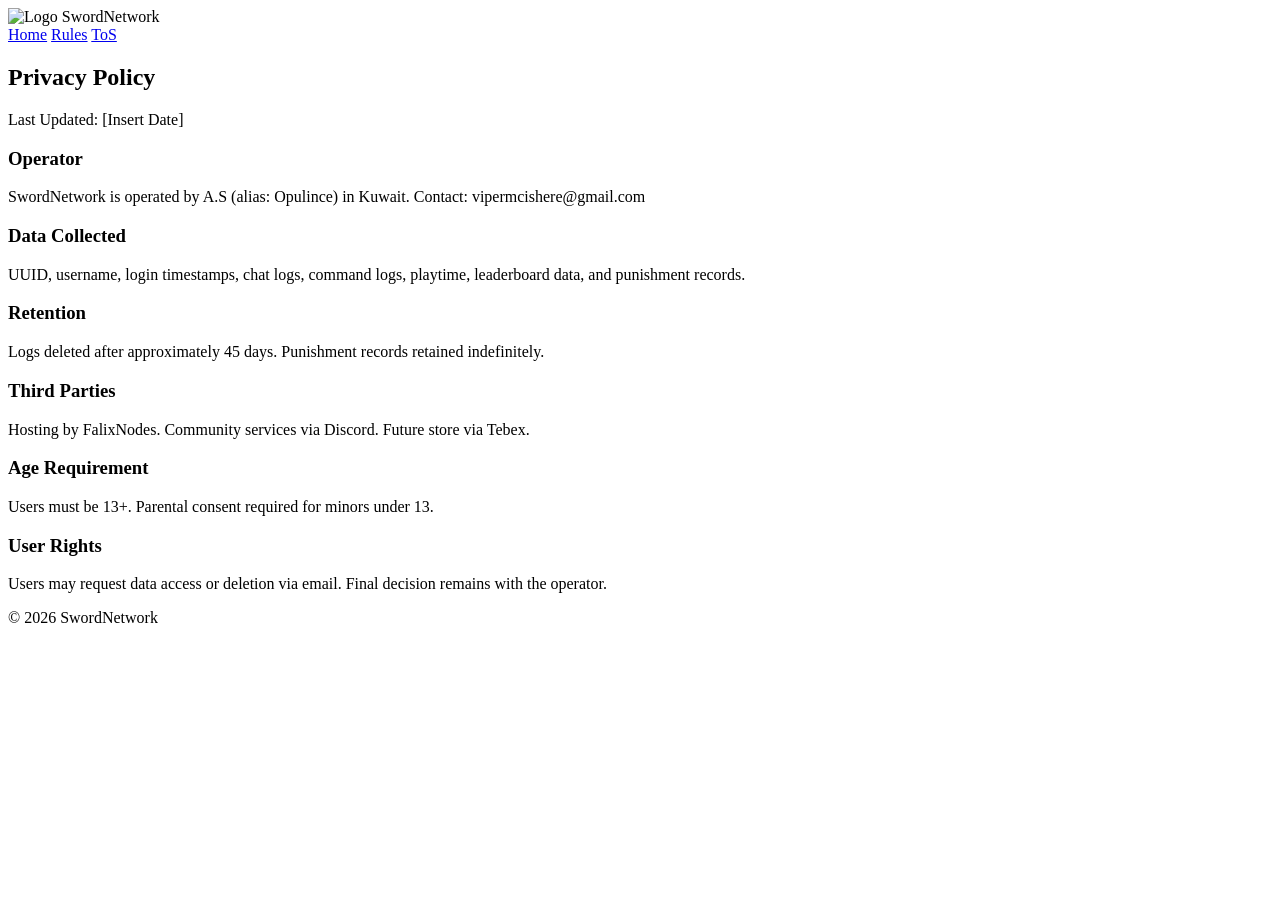
==== privacy.html @ bc84f8bf "Update privacy.html" ====
<!DOCTYPE html>
<html lang="en">
<head>
    <meta charset="UTF-8">
    <title>Privacy Policy | SwordNetwork</title>
    <meta name="viewport" content="width=device-width, initial-scale=1.0">
    <link rel="stylesheet" href="css/style.css">
</head>
<body>

<header>
    <div class="nav">
        <div class="logo">
            <img src="assets/logo.png" alt="Logo">
            <span>SwordNetwork</span>
        </div>
        <div class="links">
            <a href="index.html">Home</a>
            <a href="rules.html">Rules</a>
            <a href="tos.html">ToS</a>
        </div>
    </div>
</header>

<section class="hero">
    <h1>Privacy Policy</h1>
    <p>Last Updated: [Insert Date]</p>
</section>

<section class="features">

<div class="card">
<h3>Operator</h3>
<p>SwordNetwork is operated by A.S (alias: Opulince) in Kuwait. Contact: vipermcishere@gmail.com</p>
</div>

<div class="card">
<h3>Data Collected</h3>
<p>UUID, username, login timestamps, chat logs, command logs, playtime, leaderboard data, and punishment records.</p>
</div>

<div class="card">
<h3>Retention</h3>
<p>Logs deleted after approximately 45 days. Punishment records retained indefinitely.</p>
</div>

<div class="card">
<h3>Third Parties</h3>
<p>Hosting by FalixNodes. Community services via Discord. Future store via Tebex.</p>
</div>

<div class="card">
<h3>Age Requirement</h3>
<p>Users must be 13+. Parental consent required for minors under 13.</p>
</div>

<div class="card">
<h3>User Rights</h3>
<p>Users may request data access or deletion via email. Final decision remains with the operator.</p>
</div>

</section>

<footer>
    <p>© 2026 SwordNetwork</p>
</footer>

</body>
</html>
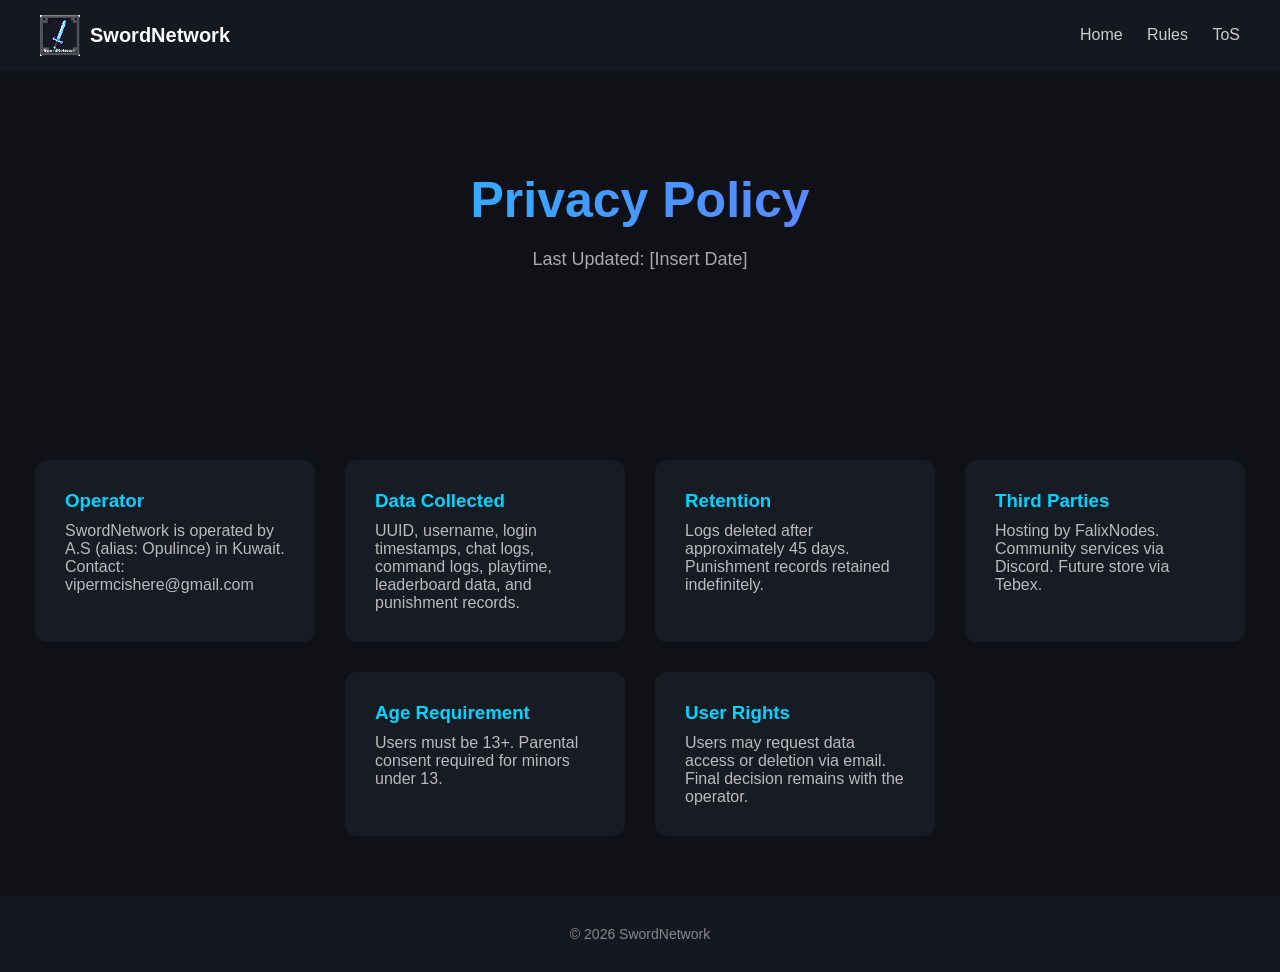
==== commit f9a608d9: "Update privacy.html" ====
--- a/privacy.html
+++ b/privacy.html
@@ -4,14 +4,14 @@
     <meta charset="UTF-8">
     <title>Privacy Policy | SwordNetwork</title>
     <meta name="viewport" content="width=device-width, initial-scale=1.0">
-    <link rel="stylesheet" href="css/style.css">
+    <link rel="stylesheet" href="style.css">
 </head>
 <body>
 
 <header>
     <div class="nav">
         <div class="logo">
-            <img src="assets/logo.png" alt="Logo">
+            <img src="server-icon.png" alt="Logo">
             <span>SwordNetwork</span>
         </div>
         <div class="links">
--- a/style.css
+++ b/style.css
@@ -0,0 +1,149 @@
+* {
+    margin: 0;
+    padding: 0;
+    box-sizing: border-box;
+}
+
+body {
+    font-family: Arial, sans-serif;
+    background: #0f1117;
+    color: #ffffff;
+}
+
+/* NAV */
+
+header {
+    background: #141821;
+    padding: 15px 40px;
+}
+
+.nav {
+    display: flex;
+    justify-content: space-between;
+    align-items: center;
+}
+
+.logo {
+    display: flex;
+    align-items: center;
+    gap: 10px;
+    font-weight: bold;
+    font-size: 20px;
+}
+
+.logo img {
+    width: 40px;
+}
+
+.links a {
+    margin-left: 20px;
+    text-decoration: none;
+    color: #cccccc;
+    transition: 0.3s;
+}
+
+.links a:hover {
+    color: #00d4ff;
+}
+
+/* HERO */
+
+.hero {
+    text-align: center;
+    padding: 100px 20px;
+}
+
+.hero h1 {
+    font-size: 50px;
+    margin-bottom: 20px;
+    background: linear-gradient(90deg, #00d4ff, #8e5cff);
+    -webkit-background-clip: text;
+    -webkit-text-fill-color: transparent;
+}
+
+.hero p {
+    font-size: 18px;
+    margin-bottom: 30px;
+    color: #aaaaaa;
+}
+
+.buttons {
+    margin-bottom: 20px;
+}
+
+button {
+    padding: 12px 25px;
+    background: #00d4ff;
+    border: none;
+    border-radius: 6px;
+    cursor: pointer;
+    font-weight: bold;
+    margin-right: 10px;
+    transition: 0.3s;
+}
+
+button:hover {
+    background: #00aacc;
+}
+
+.discord {
+    padding: 12px 25px;
+    background: #5865F2;
+    border-radius: 6px;
+    text-decoration: none;
+    font-weight: bold;
+    color: white;
+    transition: 0.3s;
+}
+
+.discord:hover {
+    background: #4752c4;
+}
+
+.ip-box {
+    margin-top: 15px;
+    color: #00d4ff;
+    font-weight: bold;
+}
+
+/* FEATURES */
+
+.features {
+    display: flex;
+    justify-content: center;
+    gap: 30px;
+    padding: 60px 20px;
+    flex-wrap: wrap;
+}
+
+.card {
+    background: #161b24;
+    padding: 30px;
+    width: 280px;
+    border-radius: 12px;
+    transition: 0.3s;
+}
+
+.card:hover {
+    transform: translateY(-5px);
+    background: #1c2230;
+}
+
+.card h3 {
+    margin-bottom: 10px;
+    color: #00d4ff;
+}
+
+.card p {
+    color: #bbbbbb;
+}
+
+/* FOOTER */
+
+footer {
+    text-align: center;
+    padding: 30px;
+    background: #141821;
+    font-size: 14px;
+    color: #888;
+}
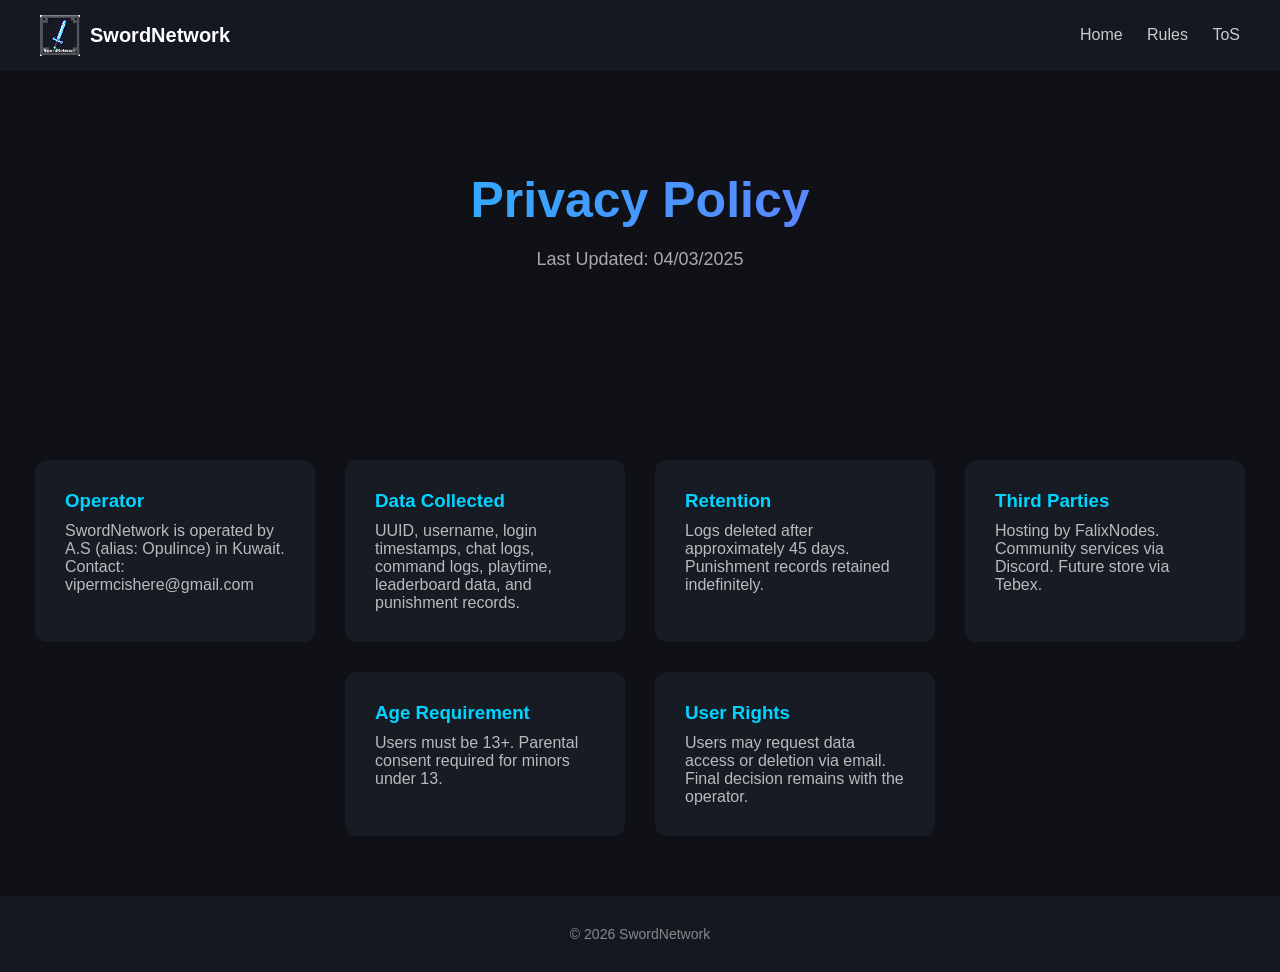
==== commit 93cdab88: "Update privacy.html" ====
--- a/privacy.html
+++ b/privacy.html
@@ -24,7 +24,7 @@
 
 <section class="hero">
     <h1>Privacy Policy</h1>
-    <p>Last Updated: [Insert Date]</p>
+    <p>Last Updated: 04/03/2025</p>
 </section>
 
 <section class="features">
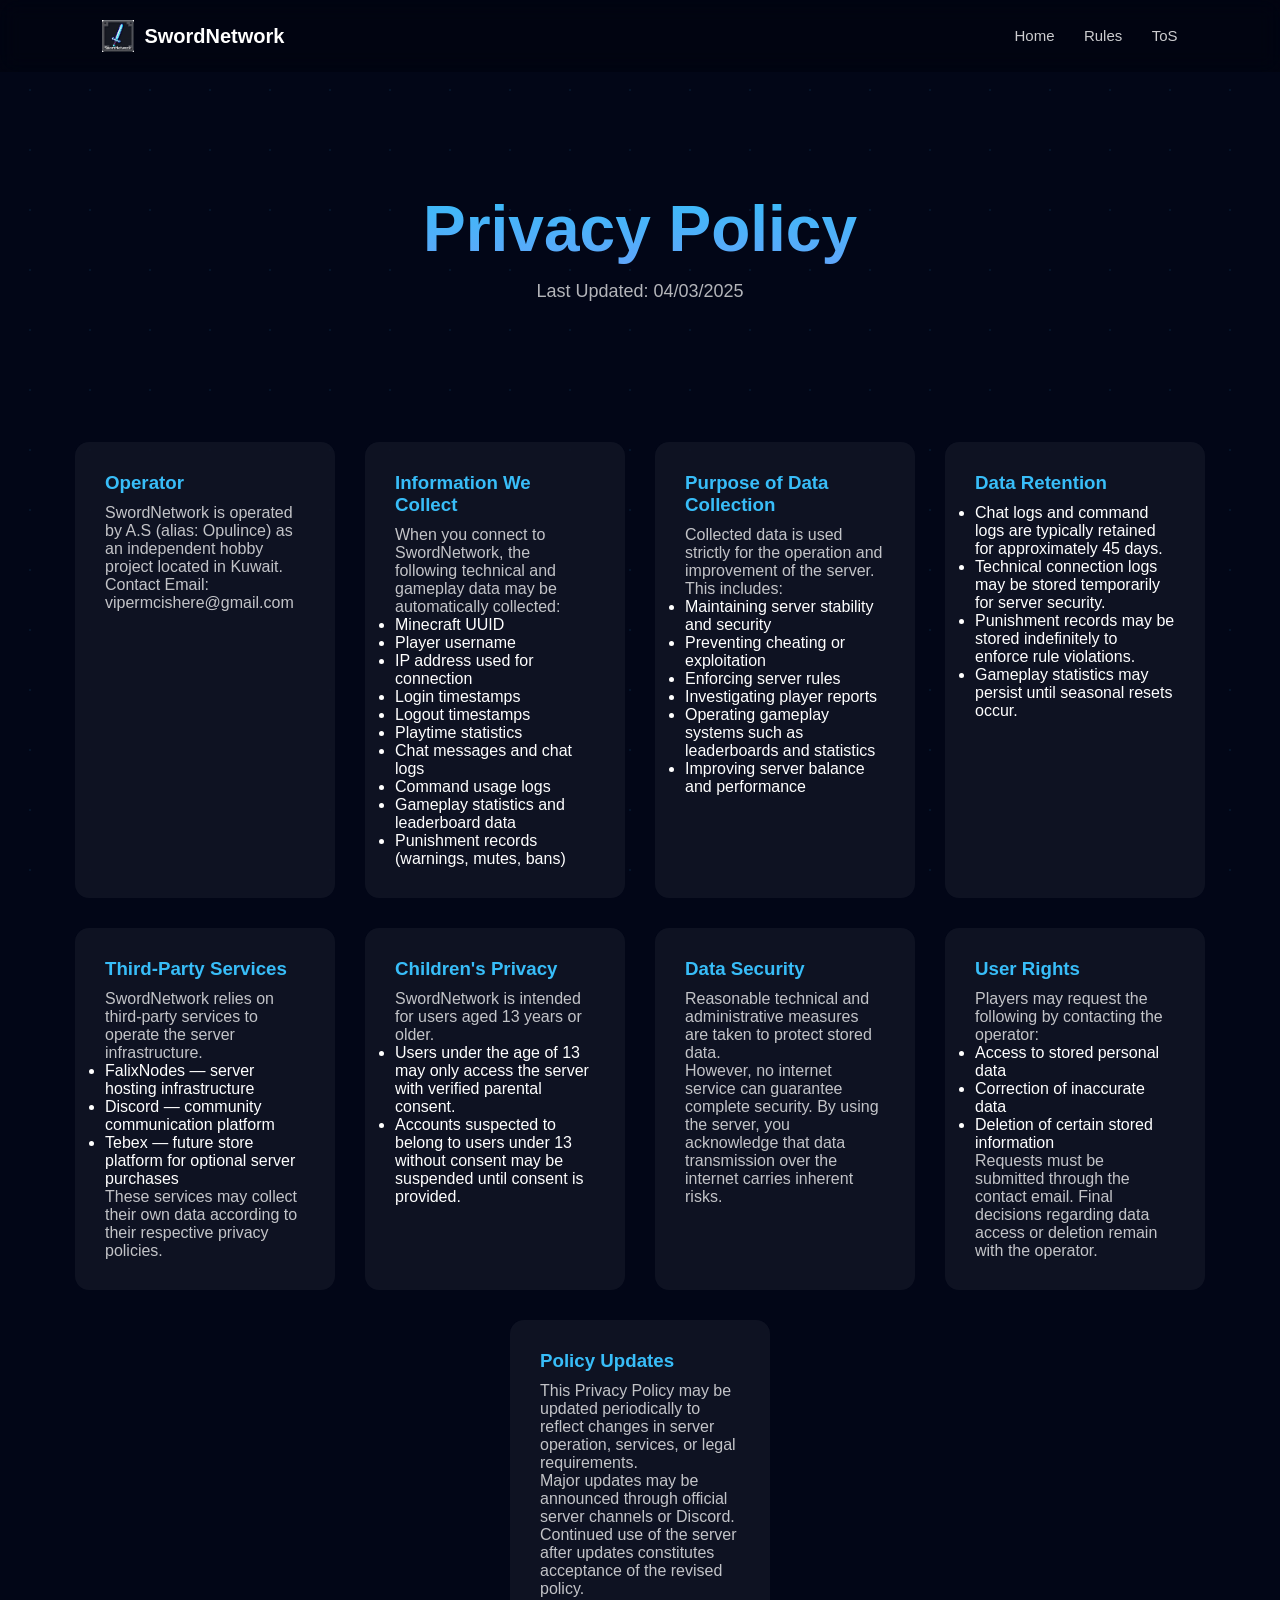
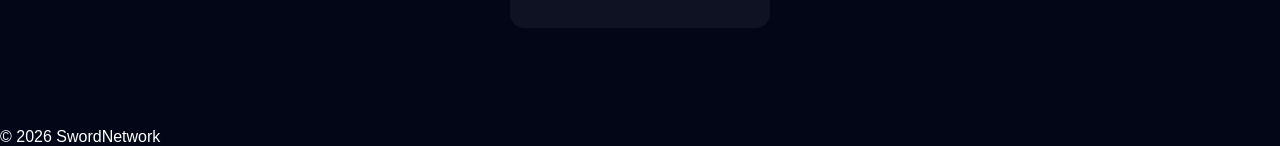
==== commit 7cef3695: "Update privacy.html" ====
--- a/privacy.html
+++ b/privacy.html
@@ -1,68 +1,150 @@
 <!DOCTYPE html>
 <html lang="en">
+
 <head>
-    <meta charset="UTF-8">
-    <title>Privacy Policy | SwordNetwork</title>
-    <meta name="viewport" content="width=device-width, initial-scale=1.0">
-    <link rel="stylesheet" href="style.css">
+<meta charset="UTF-8">
+<meta name="viewport" content="width=device-width, initial-scale=1.0">
+<title>Privacy Policy | SwordNetwork</title>
+<link rel="stylesheet" href="style.css">
 </head>
+
 <body>
 
-<header>
-    <div class="nav">
-        <div class="logo">
-            <img src="server-icon.png" alt="Logo">
-            <span>SwordNetwork</span>
-        </div>
-        <div class="links">
-            <a href="index.html">Home</a>
-            <a href="rules.html">Rules</a>
-            <a href="tos.html">ToS</a>
-        </div>
-    </div>
+<div id="particles"></div>
+
+<header class="navbar">
+<div class="logo">
+<img src="server-icon.png" alt="Logo">
+<span>SwordNetwork</span>
+</div>
+
+<nav>
+<a href="index.html">Home</a>
+<a href="rules.html">Rules</a>
+<a href="tos.html">ToS</a>
+</nav>
 </header>
 
+
 <section class="hero">
-    <h1>Privacy Policy</h1>
-    <p>Last Updated: 04/03/2025</p>
+<h1>Privacy Policy</h1>
+<p>Last Updated: 04/03/2025</p>
 </section>
+
 
 <section class="features">
 
 <div class="card">
 <h3>Operator</h3>
-<p>SwordNetwork is operated by A.S (alias: Opulince) in Kuwait. Contact: vipermcishere@gmail.com</p>
+<p>SwordNetwork is operated by A.S (alias: Opulince) as an independent hobby project located in Kuwait.</p>
+<p>Contact Email: vipermcishere@gmail.com</p>
 </div>
 
+
 <div class="card">
-<h3>Data Collected</h3>
-<p>UUID, username, login timestamps, chat logs, command logs, playtime, leaderboard data, and punishment records.</p>
+<h3>Information We Collect</h3>
+<p>When you connect to SwordNetwork, the following technical and gameplay data may be automatically collected:</p>
+<ul>
+<li>Minecraft UUID</li>
+<li>Player username</li>
+<li>IP address used for connection</li>
+<li>Login timestamps</li>
+<li>Logout timestamps</li>
+<li>Playtime statistics</li>
+<li>Chat messages and chat logs</li>
+<li>Command usage logs</li>
+<li>Gameplay statistics and leaderboard data</li>
+<li>Punishment records (warnings, mutes, bans)</li>
+</ul>
 </div>
 
+
 <div class="card">
-<h3>Retention</h3>
-<p>Logs deleted after approximately 45 days. Punishment records retained indefinitely.</p>
+<h3>Purpose of Data Collection</h3>
+<p>Collected data is used strictly for the operation and improvement of the server. This includes:</p>
+<ul>
+<li>Maintaining server stability and security</li>
+<li>Preventing cheating or exploitation</li>
+<li>Enforcing server rules</li>
+<li>Investigating player reports</li>
+<li>Operating gameplay systems such as leaderboards and statistics</li>
+<li>Improving server balance and performance</li>
+</ul>
 </div>
 
+
 <div class="card">
-<h3>Third Parties</h3>
-<p>Hosting by FalixNodes. Community services via Discord. Future store via Tebex.</p>
+<h3>Data Retention</h3>
+<ul>
+<li>Chat logs and command logs are typically retained for approximately 45 days.</li>
+<li>Technical connection logs may be stored temporarily for server security.</li>
+<li>Punishment records may be stored indefinitely to enforce rule violations.</li>
+<li>Gameplay statistics may persist until seasonal resets occur.</li>
+</ul>
 </div>
 
+
 <div class="card">
-<h3>Age Requirement</h3>
-<p>Users must be 13+. Parental consent required for minors under 13.</p>
+<h3>Third-Party Services</h3>
+<p>SwordNetwork relies on third-party services to operate the server infrastructure.</p>
+
+<ul>
+<li>FalixNodes — server hosting infrastructure</li>
+<li>Discord — community communication platform</li>
+<li>Tebex — future store platform for optional server purchases</li>
+</ul>
+
+<p>These services may collect their own data according to their respective privacy policies.</p>
 </div>
+
+
+<div class="card">
+<h3>Children's Privacy</h3>
+<p>SwordNetwork is intended for users aged 13 years or older.</p>
+
+<ul>
+<li>Users under the age of 13 may only access the server with verified parental consent.</li>
+<li>Accounts suspected to belong to users under 13 without consent may be suspended until consent is provided.</li>
+</ul>
+</div>
+
+
+<div class="card">
+<h3>Data Security</h3>
+<p>Reasonable technical and administrative measures are taken to protect stored data.</p>
+
+<p>However, no internet service can guarantee complete security. By using the server, you acknowledge that data transmission over the internet carries inherent risks.</p>
+</div>
+
 
 <div class="card">
 <h3>User Rights</h3>
-<p>Users may request data access or deletion via email. Final decision remains with the operator.</p>
+<p>Players may request the following by contacting the operator:</p>
+
+<ul>
+<li>Access to stored personal data</li>
+<li>Correction of inaccurate data</li>
+<li>Deletion of certain stored information</li>
+</ul>
+
+<p>Requests must be submitted through the contact email. Final decisions regarding data access or deletion remain with the operator.</p>
+</div>
+
+
+<div class="card">
+<h3>Policy Updates</h3>
+<p>This Privacy Policy may be updated periodically to reflect changes in server operation, services, or legal requirements.</p>
+
+<p>Major updates may be announced through official server channels or Discord.</p>
+
+<p>Continued use of the server after updates constitutes acceptance of the revised policy.</p>
 </div>
 
 </section>
 
-<footer>
-    <p>© 2026 SwordNetwork</p>
+
+<footer class="footer">
+<p>© 2026 SwordNetwork</p>
 </footer>
 
 </body>
--- a/style.css
+++ b/style.css
@@ -1,149 +1,180 @@
-* {
-    margin: 0;
-    padding: 0;
-    box-sizing: border-box;
+*{
+margin:0;
+padding:0;
+box-sizing:border-box;
+font-family:Arial, Helvetica, sans-serif;
 }
 
-body {
-    font-family: Arial, sans-serif;
-    background: #0f1117;
-    color: #ffffff;
+body{
+color:white;
+background:linear-gradient(-45deg,#020617,#0b1d3a,#020617,#020617);
+background-size:400% 400%;
+animation:gradientMove 15s ease infinite;
+min-height:100vh;
+overflow-x:hidden;
 }
 
-/* NAV */
-
-header {
-    background: #141821;
-    padding: 15px 40px;
+@keyframes gradientMove{
+0%{background-position:0% 50%;}
+50%{background-position:100% 50%;}
+100%{background-position:0% 50%;}
 }
 
-.nav {
-    display: flex;
-    justify-content: space-between;
-    align-items: center;
+
+/* NAVBAR */
+
+.navbar{
+display:flex;
+justify-content:space-between;
+align-items:center;
+padding:20px 8%;
+backdrop-filter:blur(10px);
+background:rgba(0,0,0,0.25);
 }
 
-.logo {
-    display: flex;
-    align-items: center;
-    gap: 10px;
-    font-weight: bold;
-    font-size: 20px;
+.logo{
+display:flex;
+align-items:center;
+gap:10px;
+font-size:20px;
+font-weight:700;
 }
 
-.logo img {
-    width: 40px;
+.logo img{
+width:32px;
 }
 
-.links a {
-    margin-left: 20px;
-    text-decoration: none;
-    color: #cccccc;
-    transition: 0.3s;
+nav a{
+color:white;
+text-decoration:none;
+margin-left:25px;
+font-size:15px;
+opacity:0.8;
+transition:0.2s;
 }
 
-.links a:hover {
-    color: #00d4ff;
+nav a:hover{
+opacity:1;
+color:#38bdf8;
 }
+
 
 /* HERO */
 
-.hero {
-    text-align: center;
-    padding: 100px 20px;
+.hero{
+text-align:center;
+margin-top:120px;
 }
 
-.hero h1 {
-    font-size: 50px;
-    margin-bottom: 20px;
-    background: linear-gradient(90deg, #00d4ff, #8e5cff);
-    -webkit-background-clip: text;
-    -webkit-text-fill-color: transparent;
+.hero h1{
+font-size:64px;
+background:linear-gradient(#38bdf8,#60a5fa);
+-webkit-background-clip:text;
+color:transparent;
 }
 
-.hero p {
-    font-size: 18px;
-    margin-bottom: 30px;
-    color: #aaaaaa;
+.hero p{
+margin-top:15px;
+opacity:0.7;
+font-size:18px;
 }
 
-.buttons {
-    margin-bottom: 20px;
+.ip{
+margin-top:25px;
+color:#38bdf8;
+font-weight:600;
 }
 
-button {
-    padding: 12px 25px;
-    background: #00d4ff;
-    border: none;
-    border-radius: 6px;
-    cursor: pointer;
-    font-weight: bold;
-    margin-right: 10px;
-    transition: 0.3s;
+
+/* BUTTONS */
+
+.buttons{
+margin-top:30px;
+display:flex;
+justify-content:center;
+gap:15px;
 }
 
-button:hover {
-    background: #00aacc;
+.btn{
+padding:12px 28px;
+border-radius:10px;
+text-decoration:none;
+font-weight:600;
+transition:0.25s;
 }
 
-.discord {
-    padding: 12px 25px;
-    background: #5865F2;
-    border-radius: 6px;
-    text-decoration: none;
-    font-weight: bold;
-    color: white;
-    transition: 0.3s;
+.primary{
+background:#06b6d4;
+color:black;
 }
 
-.discord:hover {
-    background: #4752c4;
+.primary:hover{
+transform:translateY(-3px);
+box-shadow:0 0 20px #06b6d4;
 }
 
-.ip-box {
-    margin-top: 15px;
-    color: #00d4ff;
-    font-weight: bold;
+.discord{
+background:#6366f1;
+color:white;
 }
+
+.discord:hover{
+transform:translateY(-3px);
+box-shadow:0 0 20px #6366f1;
+}
+
 
 /* FEATURES */
 
-.features {
-    display: flex;
-    justify-content: center;
-    gap: 30px;
-    padding: 60px 20px;
-    flex-wrap: wrap;
+.features{
+display:flex;
+justify-content:center;
+gap:30px;
+margin-top:140px;
+padding-bottom:100px;
+flex-wrap:wrap;
 }
 
-.card {
-    background: #161b24;
-    padding: 30px;
-    width: 280px;
-    border-radius: 12px;
-    transition: 0.3s;
+.card{
+width:260px;
+padding:30px;
+border-radius:14px;
+background:rgba(20,25,40,0.7);
+backdrop-filter:blur(10px);
+transition:0.3s;
 }
 
-.card:hover {
-    transform: translateY(-5px);
-    background: #1c2230;
+.card h3{
+color:#38bdf8;
+margin-bottom:10px;
 }
 
-.card h3 {
-    margin-bottom: 10px;
-    color: #00d4ff;
+.card p{
+opacity:0.75;
 }
 
-.card p {
-    color: #bbbbbb;
+.card:hover{
+transform:translateY(-6px);
+box-shadow:0 0 25px rgba(59,130,246,0.35);
 }
 
-/* FOOTER */
 
-footer {
-    text-align: center;
-    padding: 30px;
-    background: #141821;
-    font-size: 14px;
-    color: #888;
+/* PARTICLES */
+
+#particles{
+position:fixed;
+width:100%;
+height:100%;
+top:0;
+left:0;
+pointer-events:none;
+background-image:radial-gradient(#38bdf8 1px,transparent 1px);
+background-size:60px 60px;
+opacity:0.08;
+animation:particlesMove 120s linear infinite;
 }
+
+@keyframes particlesMove{
+from{transform:translateY(0);}
+to{transform:translateY(-1000px);}
+}
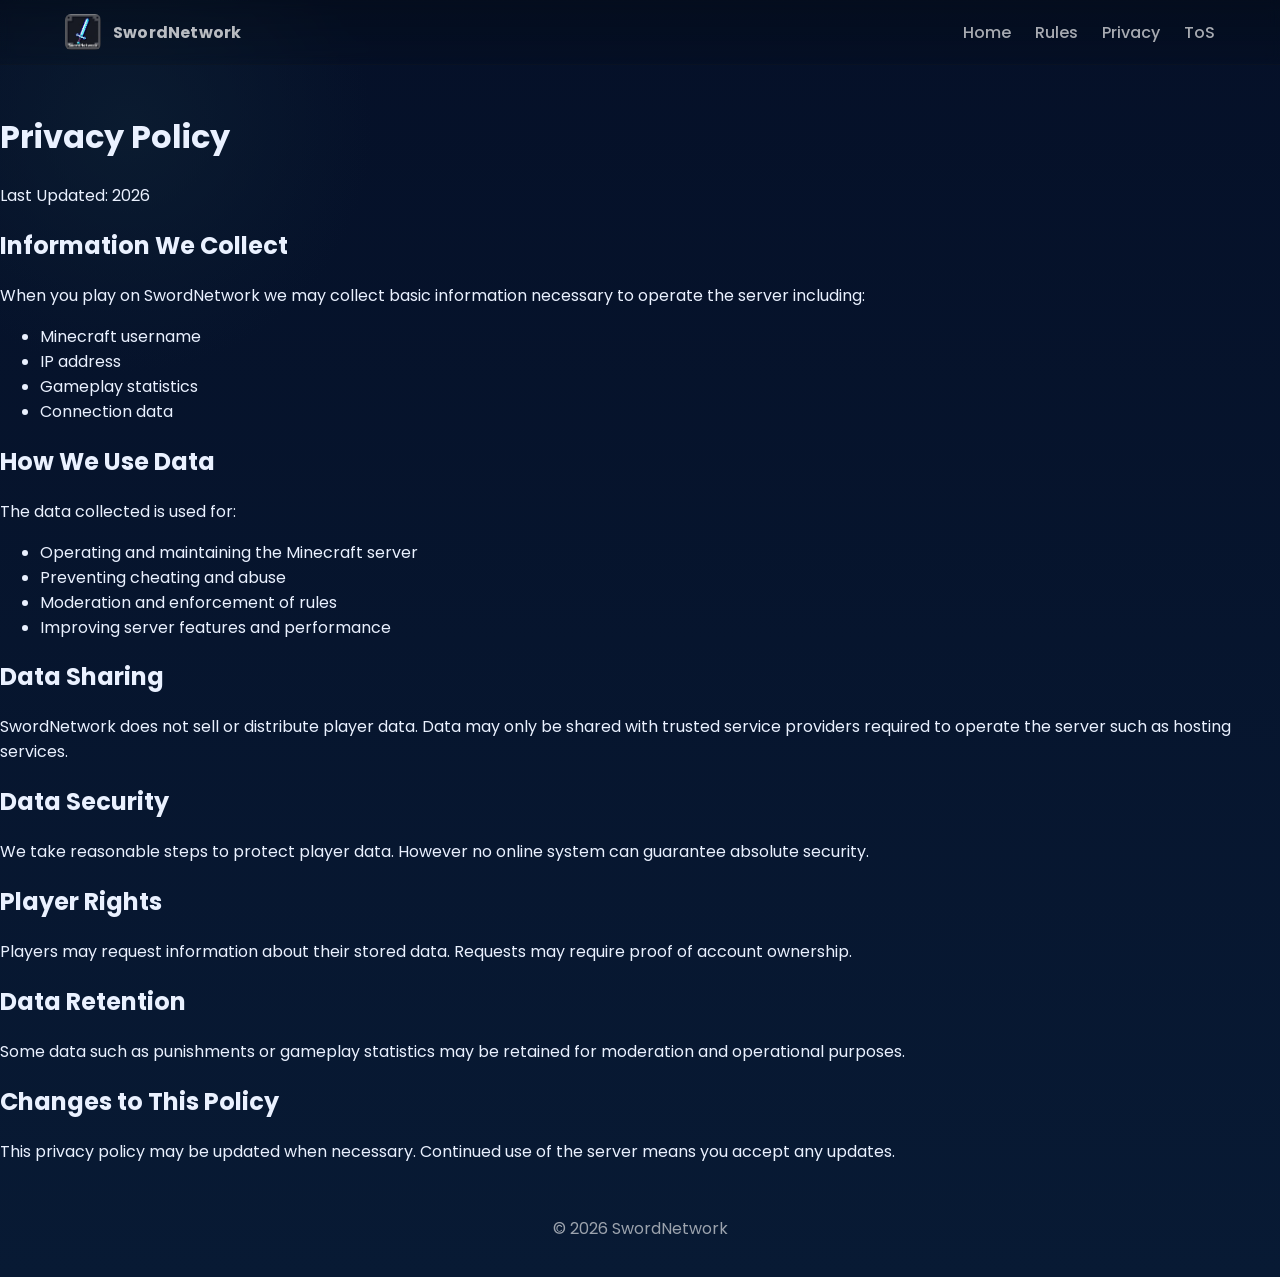
==== commit 42cef08c: "Update privacy.html" ====
--- a/privacy.html
+++ b/privacy.html
@@ -1,150 +1,106 @@
 <!DOCTYPE html>
 <html lang="en">
+<head>
 
-<head>
 <meta charset="UTF-8">
 <meta name="viewport" content="width=device-width, initial-scale=1.0">
-<title>Privacy Policy | SwordNetwork</title>
+
+<title>SwordNetwork • Privacy Policy</title>
+
+<link href="https://fonts.googleapis.com/css2?family=Poppins:wght@300;400;600;700&display=swap" rel="stylesheet">
 <link rel="stylesheet" href="style.css">
+
 </head>
 
 <body>
 
-<div id="particles"></div>
+<canvas id="stars"></canvas>
 
-<header class="navbar">
-<div class="logo">
-<img src="server-icon.png" alt="Logo">
-<span>SwordNetwork</span>
+<header class="nav">
+<div class="nav-inner">
+
+<div class="brand">
+<img src="server-icon.png" class="logo-img">
+<span class="brand-name">SwordNetwork</span>
 </div>
 
-<nav>
+<nav class="links">
 <a href="index.html">Home</a>
 <a href="rules.html">Rules</a>
+<a href="privacy.html">Privacy</a>
 <a href="tos.html">ToS</a>
 </nav>
+
+</div>
 </header>
 
 
-<section class="hero">
+<main class="legal">
+
 <h1>Privacy Policy</h1>
-<p>Last Updated: 04/03/2025</p>
-</section>
 
+<p>Last Updated: 2026</p>
 
-<section class="features">
-
-<div class="card">
-<h3>Operator</h3>
-<p>SwordNetwork is operated by A.S (alias: Opulince) as an independent hobby project located in Kuwait.</p>
-<p>Contact Email: vipermcishere@gmail.com</p>
-</div>
-
-
-<div class="card">
-<h3>Information We Collect</h3>
-<p>When you connect to SwordNetwork, the following technical and gameplay data may be automatically collected:</p>
-<ul>
-<li>Minecraft UUID</li>
-<li>Player username</li>
-<li>IP address used for connection</li>
-<li>Login timestamps</li>
-<li>Logout timestamps</li>
-<li>Playtime statistics</li>
-<li>Chat messages and chat logs</li>
-<li>Command usage logs</li>
-<li>Gameplay statistics and leaderboard data</li>
-<li>Punishment records (warnings, mutes, bans)</li>
-</ul>
-</div>
-
-
-<div class="card">
-<h3>Purpose of Data Collection</h3>
-<p>Collected data is used strictly for the operation and improvement of the server. This includes:</p>
-<ul>
-<li>Maintaining server stability and security</li>
-<li>Preventing cheating or exploitation</li>
-<li>Enforcing server rules</li>
-<li>Investigating player reports</li>
-<li>Operating gameplay systems such as leaderboards and statistics</li>
-<li>Improving server balance and performance</li>
-</ul>
-</div>
-
-
-<div class="card">
-<h3>Data Retention</h3>
-<ul>
-<li>Chat logs and command logs are typically retained for approximately 45 days.</li>
-<li>Technical connection logs may be stored temporarily for server security.</li>
-<li>Punishment records may be stored indefinitely to enforce rule violations.</li>
-<li>Gameplay statistics may persist until seasonal resets occur.</li>
-</ul>
-</div>
-
-
-<div class="card">
-<h3>Third-Party Services</h3>
-<p>SwordNetwork relies on third-party services to operate the server infrastructure.</p>
+<h2>Information We Collect</h2>
+<p>
+When you play on SwordNetwork we may collect basic information
+necessary to operate the server including:
+</p>
 
 <ul>
-<li>FalixNodes — server hosting infrastructure</li>
-<li>Discord — community communication platform</li>
-<li>Tebex — future store platform for optional server purchases</li>
+<li>Minecraft username</li>
+<li>IP address</li>
+<li>Gameplay statistics</li>
+<li>Connection data</li>
 </ul>
 
-<p>These services may collect their own data according to their respective privacy policies.</p>
-</div>
-
-
-<div class="card">
-<h3>Children's Privacy</h3>
-<p>SwordNetwork is intended for users aged 13 years or older.</p>
+<h2>How We Use Data</h2>
+<p>
+The data collected is used for:
+</p>
 
 <ul>
-<li>Users under the age of 13 may only access the server with verified parental consent.</li>
-<li>Accounts suspected to belong to users under 13 without consent may be suspended until consent is provided.</li>
-</ul>
-</div>
-
-
-<div class="card">
-<h3>Data Security</h3>
-<p>Reasonable technical and administrative measures are taken to protect stored data.</p>
-
-<p>However, no internet service can guarantee complete security. By using the server, you acknowledge that data transmission over the internet carries inherent risks.</p>
-</div>
-
-
-<div class="card">
-<h3>User Rights</h3>
-<p>Players may request the following by contacting the operator:</p>
-
-<ul>
-<li>Access to stored personal data</li>
-<li>Correction of inaccurate data</li>
-<li>Deletion of certain stored information</li>
+<li>Operating and maintaining the Minecraft server</li>
+<li>Preventing cheating and abuse</li>
+<li>Moderation and enforcement of rules</li>
+<li>Improving server features and performance</li>
 </ul>
 
-<p>Requests must be submitted through the contact email. Final decisions regarding data access or deletion remain with the operator.</p>
-</div>
+<h2>Data Sharing</h2>
+<p>
+SwordNetwork does not sell or distribute player data.
+Data may only be shared with trusted service providers
+required to operate the server such as hosting services.
+</p>
 
+<h2>Data Security</h2>
+<p>
+We take reasonable steps to protect player data.
+However no online system can guarantee absolute security.
+</p>
 
-<div class="card">
-<h3>Policy Updates</h3>
-<p>This Privacy Policy may be updated periodically to reflect changes in server operation, services, or legal requirements.</p>
+<h2>Player Rights</h2>
+<p>
+Players may request information about their stored data.
+Requests may require proof of account ownership.
+</p>
 
-<p>Major updates may be announced through official server channels or Discord.</p>
+<h2>Data Retention</h2>
+<p>
+Some data such as punishments or gameplay statistics may
+be retained for moderation and operational purposes.
+</p>
 
-<p>Continued use of the server after updates constitutes acceptance of the revised policy.</p>
-</div>
+<h2>Changes to This Policy</h2>
+<p>
+This privacy policy may be updated when necessary.
+Continued use of the server means you accept any updates.
+</p>
 
-</section>
+</main>
 
-
-<footer class="footer">
-<p>© 2026 SwordNetwork</p>
+<footer class="site-footer">
+© 2026 SwordNetwork
 </footer>
 
 </body>
--- a/style.css
+++ b/style.css
@@ -1,180 +1,188 @@
-*{
-margin:0;
-padding:0;
-box-sizing:border-box;
-font-family:Arial, Helvetica, sans-serif;
+/* Clean unified styling for SwordNetwork site */
+
+/* Basics */
+:root{
+  --bg-1:#051028;   /* deep blue */
+  --bg-2:#081a34;   /* subtle gradient mid */
+  --accent:#56b7ff; /* cyan accent */
+  --violet:#6a5cff; /* join button */
+  --discord:#5865F2;
+  --muted:rgba(255,255,255,0.72);
+  --glass: rgba(255,255,255,0.03);
+  --card: rgba(255,255,255,0.04);
 }
 
+*{box-sizing:border-box}
+html{scroll-behavior:smooth}
 body{
-color:white;
-background:linear-gradient(-45deg,#020617,#0b1d3a,#020617,#020617);
-background-size:400% 400%;
-animation:gradientMove 15s ease infinite;
-min-height:100vh;
-overflow-x:hidden;
+  margin:0;
+  font-family:"Poppins",system-ui,Arial,Helvetica,sans-serif;
+  background: radial-gradient(circle at 10% 10%, rgba(12,30,50,0.78), transparent 15%),
+              linear-gradient(180deg,var(--bg-1),var(--bg-2));
+  color:#eaf1ff;
+  -webkit-font-smoothing:antialiased;
+  -moz-osx-font-smoothing:grayscale;
+  min-height:100vh;
+  overflow-x:hidden;
 }
 
-@keyframes gradientMove{
-0%{background-position:0% 50%;}
-50%{background-position:100% 50%;}
-100%{background-position:0% 50%;}
+/* Canvas sits behind everything */
+#stars{position:fixed; inset:0; z-index:-2;}
+
+/* NAVBAR */
+.nav{
+  position:fixed;
+  top:0; left:0; right:0;
+  z-index:40;
+  padding:14px 22px;
+  background: linear-gradient(180deg, rgba(3,8,12,0.35), rgba(3,8,12,0.12));
+  backdrop-filter: blur(6px);
+  border-bottom: 1px solid rgba(255,255,255,0.02);
+}
+.nav-inner{
+  max-width:1150px;
+  margin:0 auto;
+  display:flex;
+  align-items:center;
+  justify-content:space-between;
+}
+.brand{display:flex;align-items:center;gap:12px}
+.logo-img{width:36px;height:36px;border-radius:6px;object-fit:cover}
+.brand-name{font-weight:700;letter-spacing:0.2px;color:var(--muted)}
+.links a{
+  color:var(--muted);
+  text-decoration:none;
+  margin-left:20px;
+  font-weight:500;
+  opacity:0.9;
+  transition:color .18s, transform .18s;
+}
+.links a:hover{color:var(--accent); transform:translateY(-2px)}
+
+/* HERO */
+main{padding-top:92px} /* keep content visible under navbar */
+.hero{
+  padding:96px 22px 36px;
+  text-align:center;
+  position:relative;
+  max-width:1150px;
+  margin:0 auto;
+}
+.title{
+  font-size:56px;
+  line-height:1;
+  margin:0;
+  font-weight:700;
+  color:rgba(255,255,255,0.92);
+  text-shadow: 0 6px 40px rgba(20,40,80,0.25);
+}
+.subtitle{
+  margin-top:12px;
+  color:var(--muted);
+  font-size:16px;
 }
 
+/* CTA row */
+.cta-row{margin-top:28px; display:flex; gap:12px; justify-content:center; align-items:center; flex-wrap:wrap}
+.btn{
+  display:inline-block;
+  border:0;
+  cursor:pointer;
+  padding:10px 18px;
+  border-radius:10px;
+  font-weight:600;
+  text-decoration:none;
+  transition: transform .18s, box-shadow .18s;
+  user-select:none;
+}
+.btn-join{
+  background: linear-gradient(135deg,var(--violet),#8e74ff);
+  color:white;
+  box-shadow:0 8px 26px rgba(106,92,255,0.12);
+}
+.btn-join:hover{transform:translateY(-4px); box-shadow:0 14px 36px rgba(106,92,255,0.18)}
+.btn-discord{background:var(--discord); color:white}
+.btn-discord:hover{transform:translateY(-4px); box-shadow:0 12px 30px rgba(88,101,242,0.16)}
+.btn-ip{background:transparent; border:1px solid rgba(255,255,255,0.06); color:var(--muted); padding:9px 14px}
+.btn-ip:hover{transform:translateY(-3px); border-color:rgba(86,183,255,0.16)}
 
-/* NAVBAR */
+/* Server IP */
+.server-ip{margin-top:16px;color:rgba(255,255,255,0.72); font-weight:500}
 
-.navbar{
-display:flex;
-justify-content:space-between;
-align-items:center;
-padding:20px 8%;
-backdrop-filter:blur(10px);
-background:rgba(0,0,0,0.25);
+/* CARDS */
+.cards{
+  display:flex;
+  gap:28px;
+  justify-content:center;
+  align-items:stretch;
+  padding:48px 20px 80px;
+  max-width:1150px;
+  margin:0 auto;
+  flex-wrap:wrap;
+}
+.card{
+  width:280px;
+  background:var(--card);
+  border-radius:12px;
+  padding:26px;
+  transition:transform .28s, box-shadow .28s, background .28s;
+  transform: translateY(8px);
+  opacity:0;
+  will-change:transform,opacity;
+  box-shadow: 0 8px 20px rgba(3,8,15,0.35);
+}
+.card.in-view{transform:translateY(0); opacity:1}
+.card:hover{transform:translateY(-8px); background: rgba(255,255,255,0.055); box-shadow:0 18px 50px rgba(3,8,15,0.6)}
+.card h3{color:var(--accent); margin:0 0 10px}
+.card p{color:rgba(235,245,255,0.85); margin:0}
+
+/* FOOTER */
+.site-footer{padding:36px 20px;text-align:center;color:rgba(255,255,255,0.6)}
+
+/* POPUP (overlay + sliding box) */
+.overlay{
+  position:fixed; inset:0;
+  background:rgba(2,6,10,0.5);
+  display:flex; align-items:flex-end; justify-content:center;
+  pointer-events:none; opacity:0; transition:opacity .28s ease;
+  z-index:80;
+}
+.overlay.visible{pointer-events:auto; opacity:1}
+.popup{
+  width:440px; max-width:94%;
+  background:linear-gradient(180deg, rgba(18,18,20,0.98), rgba(12,12,14,0.98));
+  border-radius:14px 14px 8px 8px;
+  padding:28px 22px 28px;
+  transform: translateY(110%);
+  transition: transform .38s cubic-bezier(.2,.9,.2,1), box-shadow .2s;
+  box-shadow: 0 12px 40px rgba(5,8,12,0.65);
+  position:relative;
+  max-height:80vh;
+  overflow:auto; /* prevents text clipping */
+}
+.overlay.visible .popup{ transform: translateY(0) }
+
+/* popup content */
+.popup h2{margin:0 0 6px; font-size:22px; color:white; text-align:center}
+.popup-desc{color:rgba(230,235,245,0.85); text-align:center; margin:6px 0 14px}
+.popup-close{
+  position:absolute; right:14px; top:10px;
+  background:none; border:0; color:rgba(255,255,255,0.7);
+  font-size:18px; cursor:pointer;
 }
 
-.logo{
-display:flex;
-align-items:center;
-gap:10px;
-font-size:20px;
-font-weight:700;
+/* large discord button inside popup */
+.btn-discord-large{
+  display:inline-block; margin:12px auto 0;
+  padding:12px 20px; border-radius:10px; background:var(--discord); color:white;
+  text-decoration:none; font-weight:600;
 }
+.btn-discord-large:hover{transform:translateY(-4px); box-shadow:0 18px 40px rgba(88,101,242,0.18)}
 
-.logo img{
-width:32px;
+/* Responsive */
+@media (max-width:880px){
+  .title{font-size:40px}
+  .cards{gap:18px}
+  .card{width:100%; max-width:420px}
+  .nav-inner{padding:0 10px}
 }
-
-nav a{
-color:white;
-text-decoration:none;
-margin-left:25px;
-font-size:15px;
-opacity:0.8;
-transition:0.2s;
-}
-
-nav a:hover{
-opacity:1;
-color:#38bdf8;
-}
-
-
-/* HERO */
-
-.hero{
-text-align:center;
-margin-top:120px;
-}
-
-.hero h1{
-font-size:64px;
-background:linear-gradient(#38bdf8,#60a5fa);
--webkit-background-clip:text;
-color:transparent;
-}
-
-.hero p{
-margin-top:15px;
-opacity:0.7;
-font-size:18px;
-}
-
-.ip{
-margin-top:25px;
-color:#38bdf8;
-font-weight:600;
-}
-
-
-/* BUTTONS */
-
-.buttons{
-margin-top:30px;
-display:flex;
-justify-content:center;
-gap:15px;
-}
-
-.btn{
-padding:12px 28px;
-border-radius:10px;
-text-decoration:none;
-font-weight:600;
-transition:0.25s;
-}
-
-.primary{
-background:#06b6d4;
-color:black;
-}
-
-.primary:hover{
-transform:translateY(-3px);
-box-shadow:0 0 20px #06b6d4;
-}
-
-.discord{
-background:#6366f1;
-color:white;
-}
-
-.discord:hover{
-transform:translateY(-3px);
-box-shadow:0 0 20px #6366f1;
-}
-
-
-/* FEATURES */
-
-.features{
-display:flex;
-justify-content:center;
-gap:30px;
-margin-top:140px;
-padding-bottom:100px;
-flex-wrap:wrap;
-}
-
-.card{
-width:260px;
-padding:30px;
-border-radius:14px;
-background:rgba(20,25,40,0.7);
-backdrop-filter:blur(10px);
-transition:0.3s;
-}
-
-.card h3{
-color:#38bdf8;
-margin-bottom:10px;
-}
-
-.card p{
-opacity:0.75;
-}
-
-.card:hover{
-transform:translateY(-6px);
-box-shadow:0 0 25px rgba(59,130,246,0.35);
-}
-
-
-/* PARTICLES */
-
-#particles{
-position:fixed;
-width:100%;
-height:100%;
-top:0;
-left:0;
-pointer-events:none;
-background-image:radial-gradient(#38bdf8 1px,transparent 1px);
-background-size:60px 60px;
-opacity:0.08;
-animation:particlesMove 120s linear infinite;
-}
-
-@keyframes particlesMove{
-from{transform:translateY(0);}
-to{transform:translateY(-1000px);}
-}
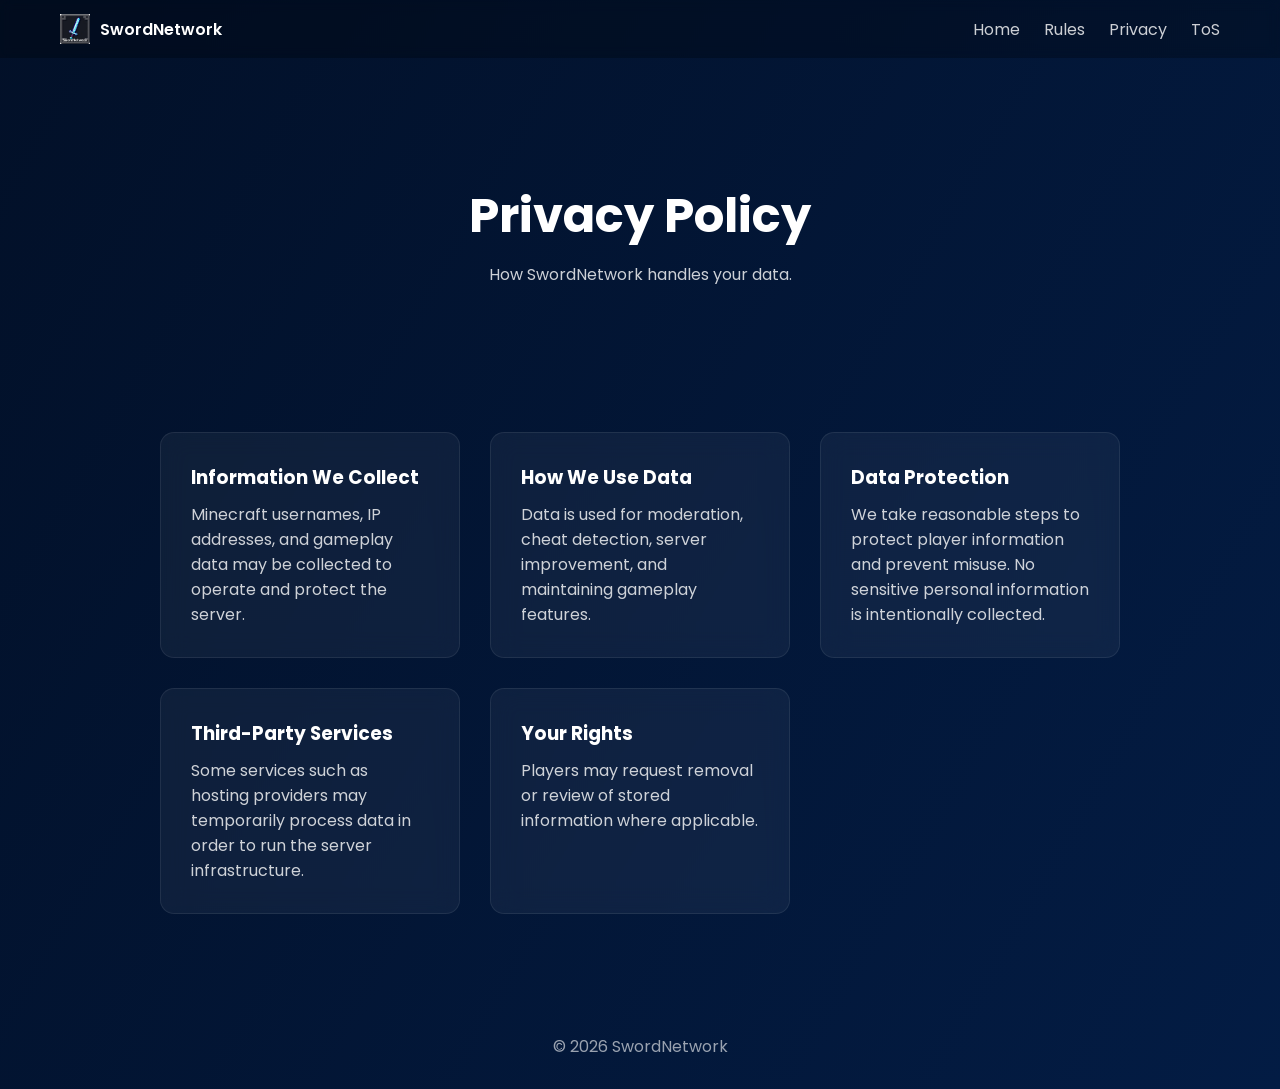
==== commit 043992ed: "Update privacy.html" ====
--- a/privacy.html
+++ b/privacy.html
@@ -1,5 +1,6 @@
 <!DOCTYPE html>
 <html lang="en">
+
 <head>
 
 <meta charset="UTF-8">
@@ -7,8 +8,8 @@
 
 <title>SwordNetwork • Privacy Policy</title>
 
-<link href="https://fonts.googleapis.com/css2?family=Poppins:wght@300;400;600;700&display=swap" rel="stylesheet">
 <link rel="stylesheet" href="style.css">
+<link href="https://fonts.googleapis.com/css2?family=Poppins:wght@300;400;500;600;700&display=swap" rel="stylesheet">
 
 </head>
 
@@ -17,6 +18,7 @@
 <canvas id="stars"></canvas>
 
 <header class="nav">
+
 <div class="nav-inner">
 
 <div class="brand">
@@ -32,70 +34,64 @@
 </nav>
 
 </div>
+
 </header>
 
+<main>
 
-<main class="legal">
+<section class="hero">
 
-<h1>Privacy Policy</h1>
+<h1 class="hero-title">Privacy Policy</h1>
 
-<p>Last Updated: 2026</p>
-
-<h2>Information We Collect</h2>
-<p>
-When you play on SwordNetwork we may collect basic information
-necessary to operate the server including:
+<p class="hero-subtitle">
+How SwordNetwork handles your data.
 </p>
 
-<ul>
-<li>Minecraft username</li>
-<li>IP address</li>
-<li>Gameplay statistics</li>
-<li>Connection data</li>
-</ul>
+</section>
 
-<h2>How We Use Data</h2>
+
+<section class="gamemodes">
+
+<div class="mode-card">
+<h3>Information We Collect</h3>
 <p>
-The data collected is used for:
+Minecraft usernames, IP addresses, and gameplay data may be collected
+to operate and protect the server.
 </p>
+</div>
 
-<ul>
-<li>Operating and maintaining the Minecraft server</li>
-<li>Preventing cheating and abuse</li>
-<li>Moderation and enforcement of rules</li>
-<li>Improving server features and performance</li>
-</ul>
+<div class="mode-card">
+<h3>How We Use Data</h3>
+<p>
+Data is used for moderation, cheat detection, server improvement,
+and maintaining gameplay features.
+</p>
+</div>
 
-<h2>Data Sharing</h2>
+<div class="mode-card">
+<h3>Data Protection</h3>
 <p>
-SwordNetwork does not sell or distribute player data.
-Data may only be shared with trusted service providers
-required to operate the server such as hosting services.
+We take reasonable steps to protect player information and prevent misuse.
+No sensitive personal information is intentionally collected.
 </p>
+</div>
 
-<h2>Data Security</h2>
+<div class="mode-card">
+<h3>Third-Party Services</h3>
 <p>
-We take reasonable steps to protect player data.
-However no online system can guarantee absolute security.
+Some services such as hosting providers may temporarily process data
+in order to run the server infrastructure.
 </p>
+</div>
 
-<h2>Player Rights</h2>
+<div class="mode-card">
+<h3>Your Rights</h3>
 <p>
-Players may request information about their stored data.
-Requests may require proof of account ownership.
+Players may request removal or review of stored information where applicable.
 </p>
+</div>
 
-<h2>Data Retention</h2>
-<p>
-Some data such as punishments or gameplay statistics may
-be retained for moderation and operational purposes.
-</p>
-
-<h2>Changes to This Policy</h2>
-<p>
-This privacy policy may be updated when necessary.
-Continued use of the server means you accept any updates.
-</p>
+</section>
 
 </main>
 
--- a/style.css
+++ b/style.css
@@ -1,188 +1,266 @@
-/* Clean unified styling for SwordNetwork site */
-
-/* Basics */
-:root{
-  --bg-1:#051028;   /* deep blue */
-  --bg-2:#081a34;   /* subtle gradient mid */
-  --accent:#56b7ff; /* cyan accent */
-  --violet:#6a5cff; /* join button */
-  --discord:#5865F2;
-  --muted:rgba(255,255,255,0.72);
-  --glass: rgba(255,255,255,0.03);
-  --card: rgba(255,255,255,0.04);
-}
-
-*{box-sizing:border-box}
-html{scroll-behavior:smooth}
+/* Reset */
+
+*{
+margin:0;
+padding:0;
+box-sizing:border-box;
+}
+
 body{
-  margin:0;
-  font-family:"Poppins",system-ui,Arial,Helvetica,sans-serif;
-  background: radial-gradient(circle at 10% 10%, rgba(12,30,50,0.78), transparent 15%),
-              linear-gradient(180deg,var(--bg-1),var(--bg-2));
-  color:#eaf1ff;
-  -webkit-font-smoothing:antialiased;
-  -moz-osx-font-smoothing:grayscale;
-  min-height:100vh;
-  overflow-x:hidden;
-}
-
-/* Canvas sits behind everything */
-#stars{position:fixed; inset:0; z-index:-2;}
-
-/* NAVBAR */
+font-family:'Poppins',sans-serif;
+color:white;
+background:linear-gradient(120deg,#021028,#031c44);
+min-height:100vh;
+overflow-x:hidden;
+}
+
+/* Star canvas */
+
+#stars{
+position:fixed;
+top:0;
+left:0;
+width:100%;
+height:100%;
+z-index:0;
+}
+
+/* Navbar */
+
 .nav{
-  position:fixed;
-  top:0; left:0; right:0;
-  z-index:40;
-  padding:14px 22px;
-  background: linear-gradient(180deg, rgba(3,8,12,0.35), rgba(3,8,12,0.12));
-  backdrop-filter: blur(6px);
-  border-bottom: 1px solid rgba(255,255,255,0.02);
-}
+position:fixed;
+top:0;
+width:100%;
+z-index:10;
+background:rgba(0,0,0,0.25);
+backdrop-filter:blur(6px);
+}
+
 .nav-inner{
-  max-width:1150px;
-  margin:0 auto;
-  display:flex;
-  align-items:center;
-  justify-content:space-between;
-}
-.brand{display:flex;align-items:center;gap:12px}
-.logo-img{width:36px;height:36px;border-radius:6px;object-fit:cover}
-.brand-name{font-weight:700;letter-spacing:0.2px;color:var(--muted)}
+max-width:1200px;
+margin:auto;
+display:flex;
+justify-content:space-between;
+align-items:center;
+padding:14px 20px;
+}
+
+.brand{
+display:flex;
+align-items:center;
+gap:10px;
+}
+
+.logo-img{
+height:30px;
+}
+
+.brand-name{
+font-weight:600;
+}
+
 .links a{
-  color:var(--muted);
-  text-decoration:none;
-  margin-left:20px;
-  font-weight:500;
-  opacity:0.9;
-  transition:color .18s, transform .18s;
-}
-.links a:hover{color:var(--accent); transform:translateY(-2px)}
-
-/* HERO */
-main{padding-top:92px} /* keep content visible under navbar */
+color:white;
+text-decoration:none;
+margin-left:20px;
+opacity:.8;
+transition:.2s;
+}
+
+.links a:hover{
+opacity:1;
+}
+
+/* Main layout */
+
+main{
+position:relative;
+z-index:1;
+}
+
+/* Hero */
+
 .hero{
-  padding:96px 22px 36px;
-  text-align:center;
-  position:relative;
-  max-width:1150px;
-  margin:0 auto;
-}
-.title{
-  font-size:56px;
-  line-height:1;
-  margin:0;
-  font-weight:700;
-  color:rgba(255,255,255,0.92);
-  text-shadow: 0 6px 40px rgba(20,40,80,0.25);
-}
-.subtitle{
-  margin-top:12px;
-  color:var(--muted);
-  font-size:16px;
-}
-
-/* CTA row */
-.cta-row{margin-top:28px; display:flex; gap:12px; justify-content:center; align-items:center; flex-wrap:wrap}
-.btn{
-  display:inline-block;
-  border:0;
-  cursor:pointer;
-  padding:10px 18px;
-  border-radius:10px;
-  font-weight:600;
-  text-decoration:none;
-  transition: transform .18s, box-shadow .18s;
-  user-select:none;
-}
-.btn-join{
-  background: linear-gradient(135deg,var(--violet),#8e74ff);
-  color:white;
-  box-shadow:0 8px 26px rgba(106,92,255,0.12);
-}
-.btn-join:hover{transform:translateY(-4px); box-shadow:0 14px 36px rgba(106,92,255,0.18)}
-.btn-discord{background:var(--discord); color:white}
-.btn-discord:hover{transform:translateY(-4px); box-shadow:0 12px 30px rgba(88,101,242,0.16)}
-.btn-ip{background:transparent; border:1px solid rgba(255,255,255,0.06); color:var(--muted); padding:9px 14px}
-.btn-ip:hover{transform:translateY(-3px); border-color:rgba(86,183,255,0.16)}
-
-/* Server IP */
-.server-ip{margin-top:16px;color:rgba(255,255,255,0.72); font-weight:500}
-
-/* CARDS */
-.cards{
-  display:flex;
-  gap:28px;
-  justify-content:center;
-  align-items:stretch;
-  padding:48px 20px 80px;
-  max-width:1150px;
-  margin:0 auto;
-  flex-wrap:wrap;
-}
-.card{
-  width:280px;
-  background:var(--card);
-  border-radius:12px;
-  padding:26px;
-  transition:transform .28s, box-shadow .28s, background .28s;
-  transform: translateY(8px);
-  opacity:0;
-  will-change:transform,opacity;
-  box-shadow: 0 8px 20px rgba(3,8,15,0.35);
-}
-.card.in-view{transform:translateY(0); opacity:1}
-.card:hover{transform:translateY(-8px); background: rgba(255,255,255,0.055); box-shadow:0 18px 50px rgba(3,8,15,0.6)}
-.card h3{color:var(--accent); margin:0 0 10px}
-.card p{color:rgba(235,245,255,0.85); margin:0}
-
-/* FOOTER */
-.site-footer{padding:36px 20px;text-align:center;color:rgba(255,255,255,0.6)}
-
-/* POPUP (overlay + sliding box) */
-.overlay{
-  position:fixed; inset:0;
-  background:rgba(2,6,10,0.5);
-  display:flex; align-items:flex-end; justify-content:center;
-  pointer-events:none; opacity:0; transition:opacity .28s ease;
-  z-index:80;
-}
-.overlay.visible{pointer-events:auto; opacity:1}
+text-align:center;
+padding-top:180px;
+padding-bottom:120px;
+}
+
+.hero-title{
+font-size:48px;
+font-weight:700;
+margin-bottom:10px;
+}
+
+.hero-subtitle{
+opacity:.8;
+margin-bottom:25px;
+}
+
+.hero-buttons{
+display:flex;
+gap:14px;
+justify-content:center;
+margin-bottom:15px;
+}
+
+/* Buttons */
+
+.btn-primary{
+background:#5b6cff;
+border:none;
+padding:12px 26px;
+border-radius:8px;
+color:white;
+cursor:pointer;
+font-weight:500;
+transition:.2s;
+}
+
+.btn-primary:hover{
+transform:translateY(-2px);
+box-shadow:0 6px 20px rgba(91,108,255,.4);
+}
+
+.btn-secondary{
+border:1px solid rgba(255,255,255,.3);
+padding:12px 26px;
+border-radius:8px;
+text-decoration:none;
+color:white;
+}
+
+.server-ip{
+margin-top:10px;
+opacity:.7;
+}
+
+/* Gamemode cards */
+
+.gamemodes{
+display:grid;
+grid-template-columns:repeat(auto-fit,minmax(260px,1fr));
+gap:30px;
+max-width:1000px;
+margin:auto;
+padding-bottom:120px;
+padding-left:20px;
+padding-right:20px;
+}
+
+.mode-card{
+background:rgba(255,255,255,.05);
+backdrop-filter:blur(10px);
+padding:30px;
+border-radius:12px;
+border:1px solid rgba(255,255,255,.08);
+transition:.25s;
+}
+
+.mode-card:hover{
+transform:translateY(-6px);
+border-color:rgba(255,255,255,.2);
+}
+
+.mode-card h3{
+margin-bottom:10px;
+}
+
+.mode-card p{
+opacity:.8;
+}
+
+/* Legal pages */
+
+.legal{
+max-width:900px;
+margin:auto;
+padding-top:140px;
+padding-bottom:100px;
+padding-left:20px;
+padding-right:20px;
+}
+
+.legal h1{
+margin-bottom:25px;
+}
+
+.legal h2{
+margin-top:30px;
+margin-bottom:10px;
+}
+
+.legal p{
+opacity:.85;
+line-height:1.6;
+}
+
+/* Footer */
+
+.site-footer{
+text-align:center;
+padding-bottom:30px;
+opacity:.6;
+}
+
+/* Popup */
+
 .popup{
-  width:440px; max-width:94%;
-  background:linear-gradient(180deg, rgba(18,18,20,0.98), rgba(12,12,14,0.98));
-  border-radius:14px 14px 8px 8px;
-  padding:28px 22px 28px;
-  transform: translateY(110%);
-  transition: transform .38s cubic-bezier(.2,.9,.2,1), box-shadow .2s;
-  box-shadow: 0 12px 40px rgba(5,8,12,0.65);
-  position:relative;
-  max-height:80vh;
-  overflow:auto; /* prevents text clipping */
-}
-.overlay.visible .popup{ transform: translateY(0) }
-
-/* popup content */
-.popup h2{margin:0 0 6px; font-size:22px; color:white; text-align:center}
-.popup-desc{color:rgba(230,235,245,0.85); text-align:center; margin:6px 0 14px}
+display:none;
+position:fixed;
+top:0;
+left:0;
+width:100%;
+height:100%;
+background:rgba(0,0,0,.6);
+align-items:center;
+justify-content:center;
+z-index:100;
+}
+
+.popup-box{
+background:#0c0c0c;
+padding:40px;
+border-radius:12px;
+text-align:center;
+max-width:420px;
+position:relative;
+}
+
 .popup-close{
-  position:absolute; right:14px; top:10px;
-  background:none; border:0; color:rgba(255,255,255,0.7);
-  font-size:18px; cursor:pointer;
-}
-
-/* large discord button inside popup */
-.btn-discord-large{
-  display:inline-block; margin:12px auto 0;
-  padding:12px 20px; border-radius:10px; background:var(--discord); color:white;
-  text-decoration:none; font-weight:600;
-}
-.btn-discord-large:hover{transform:translateY(-4px); box-shadow:0 18px 40px rgba(88,101,242,0.18)}
-
-/* Responsive */
-@media (max-width:880px){
-  .title{font-size:40px}
-  .cards{gap:18px}
-  .card{width:100%; max-width:420px}
-  .nav-inner{padding:0 10px}
-}
+position:absolute;
+top:10px;
+right:14px;
+border:none;
+background:none;
+color:white;
+font-size:20px;
+cursor:pointer;
+}
+.server-ip{
+margin-top:10px;
+opacity:.7;
+cursor:pointer;
+transition:.2s;
+}
+
+.server-ip:hover{
+opacity:1;
+text-shadow:0 0 10px rgba(255,255,255,.5);
+}
+
+.mode-card{
+background:rgba(255,255,255,.05);
+backdrop-filter:blur(12px);
+border-radius:14px;
+padding:30px;
+border:1px solid rgba(255,255,255,.08);
+transition:.3s;
+}
+
+.mode-card:hover{
+transform:translateY(-8px) scale(1.02);
+border-color:rgba(255,255,255,.2);
+box-shadow:0 15px 40px rgba(0,0,0,.4);
+}
+
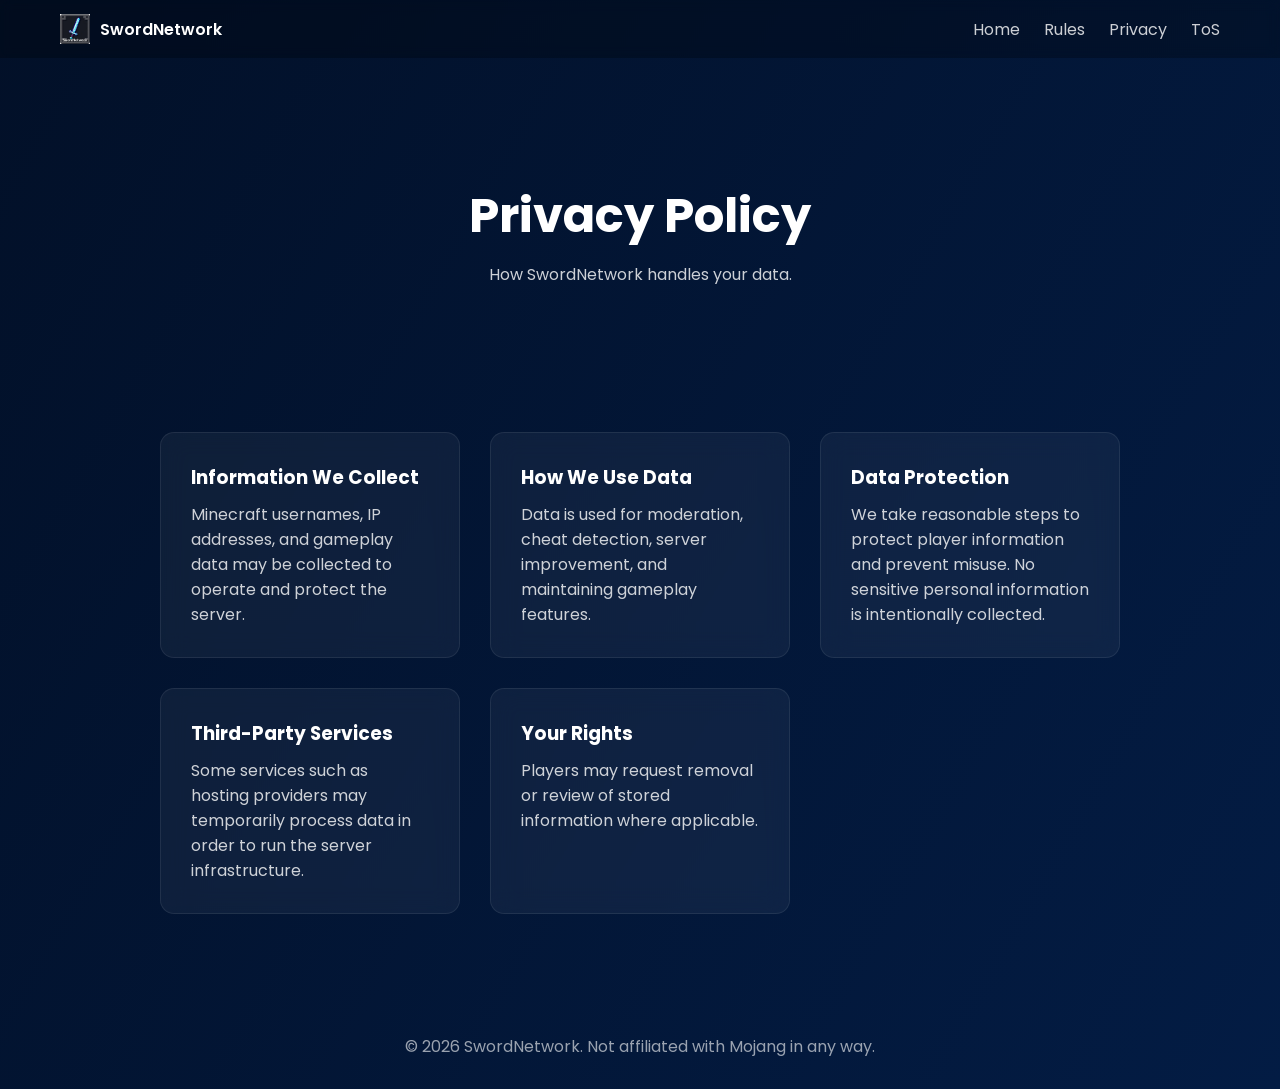
==== commit e6fb6065: "Update privacy.html" ====
--- a/privacy.html
+++ b/privacy.html
@@ -96,7 +96,8 @@
 </main>
 
 <footer class="site-footer">
-© 2026 SwordNetwork
+© 2026 SwordNetwork. Not affiliated with Mojang in any way.
+
 </footer>
 
 </body>
